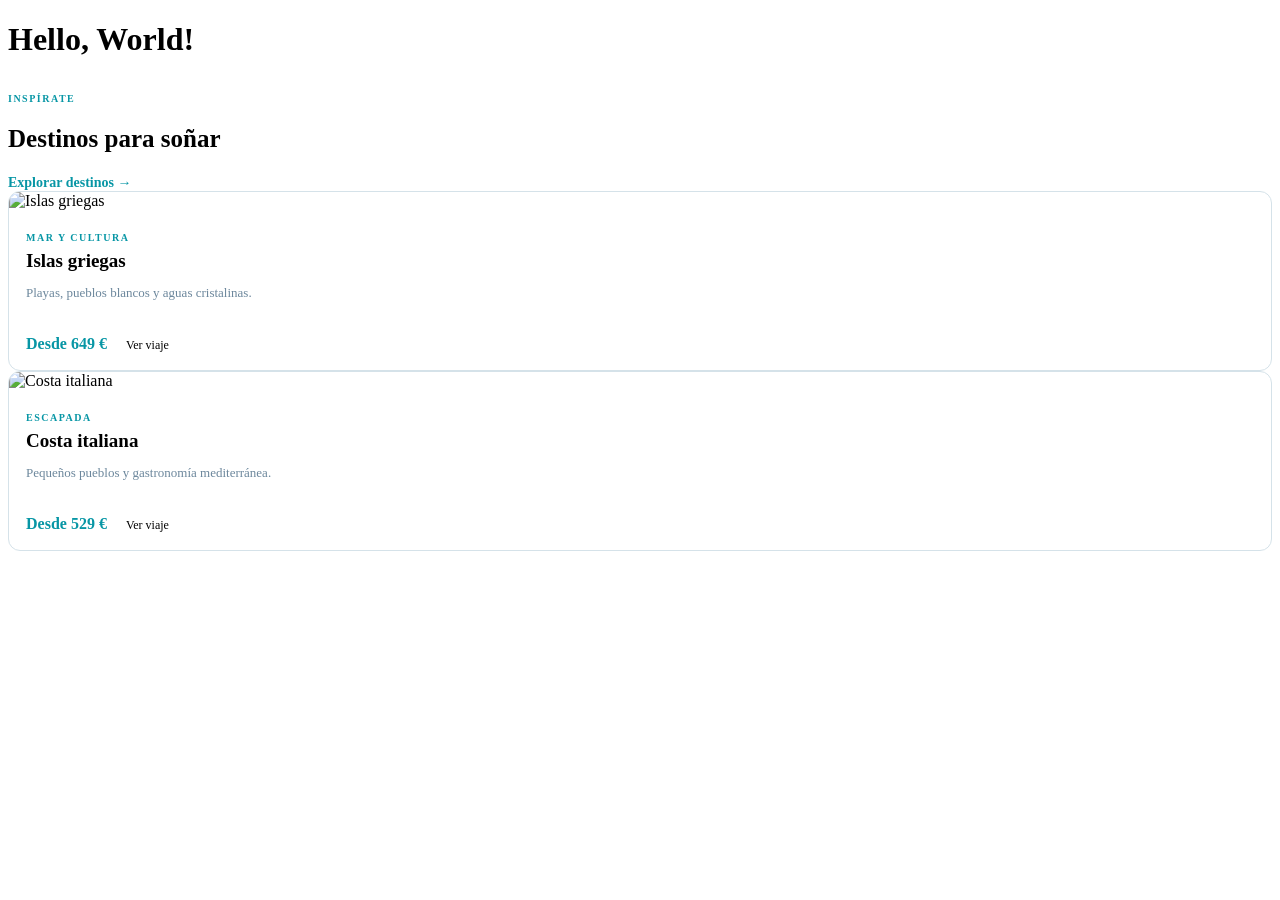
==== BOOTSTRAP/Reservas-travel/index.html @ 5e7a171a "Iniciando reservas" ====
<!DOCTYPE html>
<html lang="en">
<head>
    <meta charset="UTF-8">
    <meta name="viewport" content="width=device-width, initial-scale=1.0">
    <link rel="stylesheet" href="style.css">
    <title>Document</title>
</head>
<body>
    <h1>Hello, World!</h1>
     <!-- DESTINOS -->
                <section class="destinations-section px-4 px-lg-5">

                    <div class="d-flex flex-wrap justify-content-between align-items-center mb-3">

                        <div>

                            <p class="section-kicker mb-1">
                                INSPÍRATE
                            </p>

                            <h2 class="section-title mb-0">
                                Destinos para soñar
                            </h2>

                        </div>

                        <span class="see-all">
                            Explorar destinos →
                        </span>

                    </div>


                    <div class="row g-4">

                        <!-- GRECIA -->
                        <div class="col-md-4">

                            <article class="destination-card">

                                <img
                                    src="https://images.unsplash.com/photo-1533105079780-92b9be482077?auto=format&fit=crop&w=900&q=85"
                                    alt="Islas griegas">

                                <div class="destination-info">

                                    <span class="destination-type">
                                        MAR Y CULTURA
                                    </span>

                                    <h3>Islas griegas</h3>

                                    <p>
                                        Playas, pueblos blancos y aguas cristalinas.
                                    </p>

                                    <div class="d-flex justify-content-between align-items-center">

                                        <strong>Desde 649 €</strong>

                                        <span class="btn detail-btn">
                                            Ver viaje
                                        </span>

                                    </div>

                                </div>

                            </article>

                        </div>


                        <!-- ITALIA -->
                        <div class="col-md-4">

                            <article class="destination-card">

                                <img
                                    src="https://images.unsplash.com/photo-1516483638261-f4dbaf036963?auto=format&fit=crop&w=900&q=85"
                                    alt="Costa italiana">

                                <div class="destination-info">

                                    <span class="destination-type">
                                        ESCAPADA
                                    </span>

                                    <h3>Costa italiana</h3>

                                    <p>
                                        Pequeños pueblos y gastronomía mediterránea.
                                    </p>

                                    <div class="d-flex justify-content-between align-items-center">

                                        <strong>Desde 529 €</strong>

                                        <span class="btn detail-btn">
                                            Ver viaje
                                        </span>

                                    </div>

                                </div>

                            </article>

                        </div>
</body>
</html>
---- BOOTSTRAP/Reservas-travel/style.css ----
/* DESTINOS */

.destinations-section {
    padding-top: 3px;
    padding-bottom: 28px;
}

.section-kicker,
.destination-type {
    color: #0796a5;
    font-size: 10px;
    font-weight: bold;
    letter-spacing: 1.5px;
}

.section-title {
    font-size: 25px;
    font-weight: bold;
}

.see-all {
    color: #0796a5;
    font-size: 14px;
    font-weight: bold;
}

.destination-card {
    height: 100%;
    overflow: hidden;
    border: 1px solid #d5e2e9;
    border-radius: 12px;
    background-color: white;
}

.destination-card img {
    width: 100%;
    height: 185px;
    object-fit: cover;
}

.destination-info {
    padding: 17px;
}

.destination-info h3 {
    margin: 5px 0;
    font-size: 19px;
    font-weight: bold;
}

.destination-info p {
    min-height: 38px;
    margin-bottom: 12px;
    color: #6c879c;
    font-size: 13px;
}

.destination-info strong {
    color: #0796a5;
    font-size: 16px;
}

.detail-btn {
    padding: 7px 15px;
    font-size: 12px;
}






/* ADAPTACIÓN A MÓVILES */

@media (max-width: 767px) {

    .page-title {
        font-size: 27px;
    }

    .page-subtitle {
        font-size: 13px;
    }

    .palette {
        display: none !important;
    }

    .address-bar {
        width: 65%;
        font-size: 11px;
    }

    .browser-spacer {
        width: 0;
    }

    .site-nav {
        padding-top: 12px;
        padding-bottom: 12px;
    }

    .brand-name {
        font-size: 21px;
    }

    .nav-link {
        font-size: 13px;
    }

    .account-btn {
        padding: 7px 12px;
        font-size: 12px;
    }

    .hero-section {
        height: 340px;
    }

    .hero-content h2 {
        font-size: 34px;
    }

    .hero-description {
        font-size: 15px;
    }

    .hero-tag {
        display: none;
    }

    .search-panel {
        width: 95%;
        padding: 10px;
    }

    .search-field {
        padding: 9px 10px;
        border-right: 0;
        border-bottom: 1px solid #d5e2e9;
    }

    .field-value {
        font-size: 15px;
    }

    .search-action {
        padding: 12px 8px 4px;
    }

    .benefit-item {
        gap: 8px;
    }

    .benefit-icon {
        width: 36px;
        height: 36px;
        font-size: 17px;
    }

    .benefit-item h3 {
        font-size: 12px;
    }

    .benefit-item p {
        font-size: 11px;
    }

    .section-title {
        font-size: 22px;
    }

    .destination-card img {
        height: 190px;
    }

    .footer-links {
        gap: 12px;
    }

}
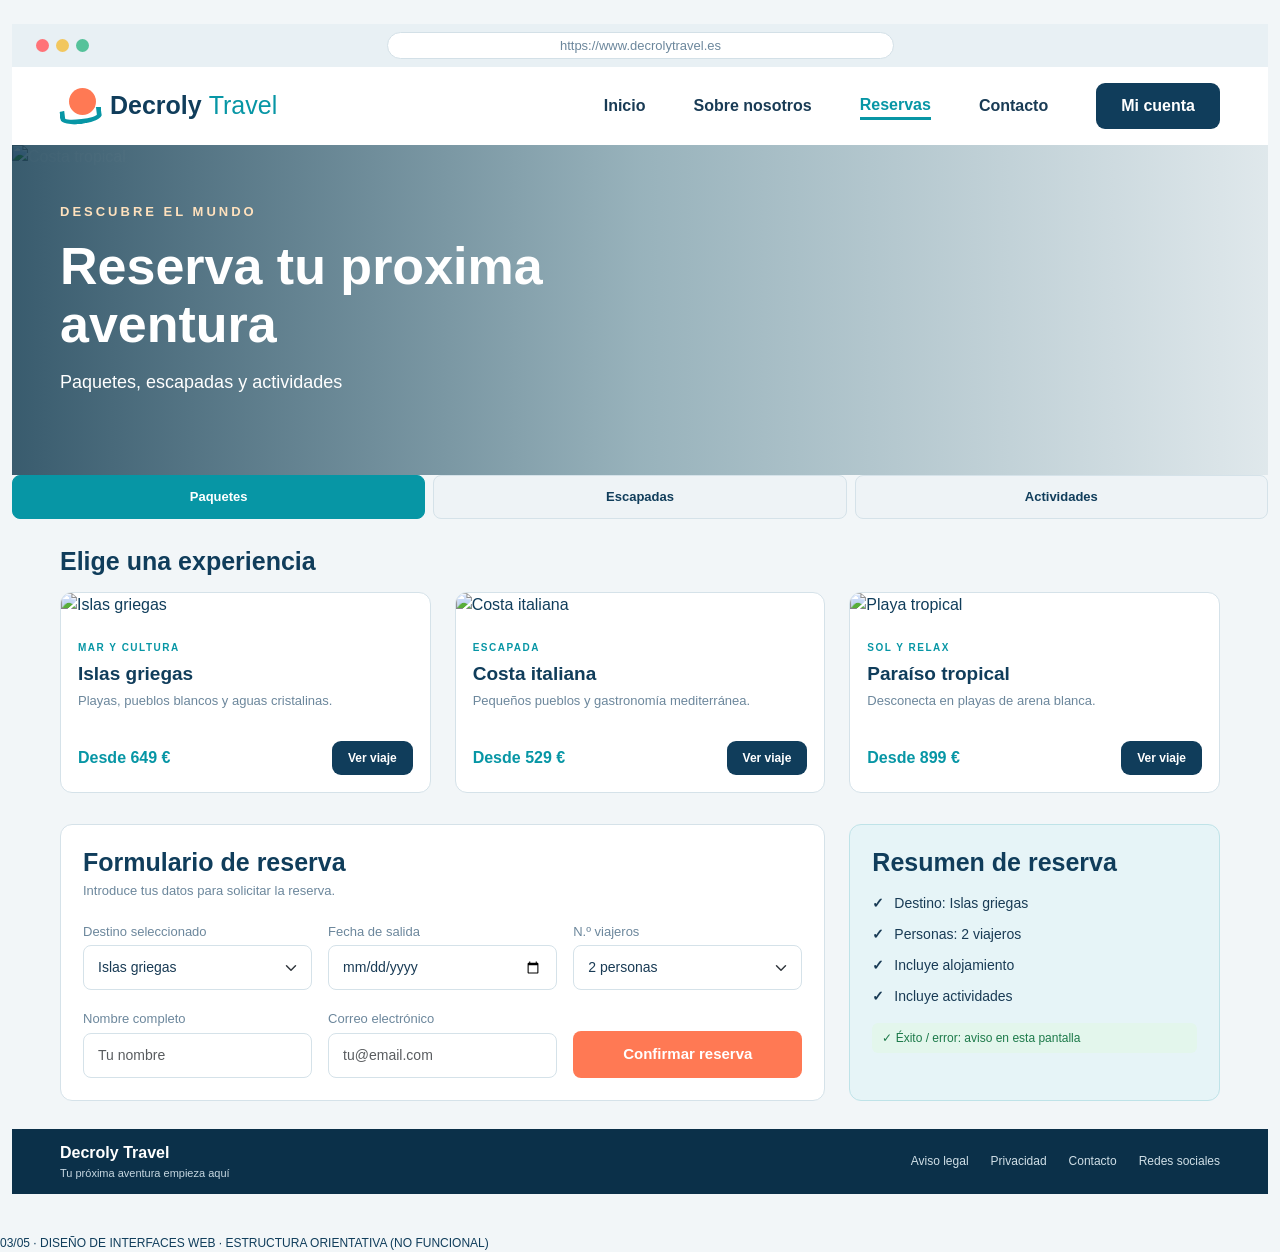
==== commit a11b86a0: "terminado" ====
--- a/BOOTSTRAP/Reservas-travel/index.html
+++ b/BOOTSTRAP/Reservas-travel/index.html
@@ -1,112 +1,377 @@
-<!DOCTYPE html>
-<html lang="en">
+<!doctype html>
+<html lang="es">
+
 <head>
     <meta charset="UTF-8">
     <meta name="viewport" content="width=device-width, initial-scale=1.0">
+
+    <title>Decroly Travel</title>
+
+    <!-- Bootstrap -->
+    <link href="https://cdn.jsdelivr.net/npm/bootstrap@5.3.3/dist/css/bootstrap.min.css" rel="stylesheet">
+
+    <!-- CSS propio -->
     <link rel="stylesheet" href="style.css">
-    <title>Document</title>
 </head>
+
 <body>
-    <h1>Hello, World!</h1>
-     <!-- DESTINOS -->
-                <section class="destinations-section px-4 px-lg-5">
-
-                    <div class="d-flex flex-wrap justify-content-between align-items-center mb-3">
-
-                        <div>
-
-                            <p class="section-kicker mb-1">
-                                INSPÍRATE
+
+    <div class="container-fluid page-shell py-4">
+
+        <!-- BARRA DEL NAVEGADOR -->
+        <div class="browser-bar d-flex align-items-center justify-content-between px-4">
+
+            <div class="browser-dots">
+                <i></i>
+                <i></i>
+                <i></i>
+            </div>
+
+            <div class="address-bar">
+                https://www.decrolytravel.es
+            </div>
+
+            <div class="browser-spacer"></div>
+
+        </div>
+
+
+        <!-- MENÚ DE NAVEGACIÓN -->
+        <nav class="navbar site-nav px-4 px-lg-5">
+
+            <a class="navbar-brand d-flex align-items-center gap-2" href="#">
+
+                <span class="brand-symbol"></span>
+
+                <span class="brand-name">
+                    Decroly <b>Travel</b>
+                </span>
+
+            </a>
+
+            <div class="ms-auto d-flex flex-wrap align-items-center gap-3 gap-lg-5">
+
+                <a class="nav-link">Inicio</a>
+                <a class="nav-link" href="#">Sobre nosotros</a>
+                <a class="nav-link active" href="#">Reservas</a>
+                <a class="nav-link" href="#">Contacto</a>
+
+                <span class="btn account-btn">Mi cuenta</span>
+
+            </div>
+
+        </nav>
+
+
+        <!-- IMAGEN PRINCIPAL -->
+        <section class="hero-section">
+
+            <img src="https://images.unsplash.com/photo-1500375592092-40eb2168fd21?auto=format&fit=crop&w=2000&q=85"
+                alt="Costa tropical" class="hero-image">
+
+            <div class="hero-shade"></div>
+
+            <div class="container-fluid hero-content px-4 px-lg-5">
+
+                <div class="col-lg-7">
+
+                    <p class="hero-kicker">
+                        DESCUBRE EL MUNDO
+                    </p>
+
+                    <h2>
+                        Reserva tu proxima aventura
+                    </h2>
+
+                    <p class="hero-description">
+                        Paquetes, escapadas y actividades
+                    </p>
+
+
+                </div>
+
+            </div>
+
+
+        </section>
+
+
+
+        <div class="tabs">
+            <button class="tab active" data-target="paquetes">Paquetes</button>
+            <button class="tab" data-target="escapadas">Escapadas</button>
+            <button class="tab" data-target="actividades">Actividades</button>
+        </div>
+
+        <div class="tab-panel active /* para darle el color principal (azul) */" id="paquetes">
+            <!-- cards de paquetes -->
+        </div>
+        <div class="tab-panel" id="escapadas">
+            <!-- cards de escapadas -->
+        </div>
+        <div class="tab-panel" id="actividades">
+            <!-- cards de actividades -->
+        </div>
+
+
+        <!-- DESTINOS -->
+        <section class="destinations-section px-4 px-lg-5">
+
+            <div class="d-flex flex-wrap justify-content-between align-items-center mb-3">
+
+                <div>
+                    <h2 class="section-title mb-0">
+                        Elige una experiencia
+                    </h2>
+
+                </div>
+
+            </div>
+
+
+            <div class="row g-4">
+
+                <!-- GRECIA -->
+                <div class="col-md-4">
+
+                    <article class="destination-card">
+
+                        <img src="https://images.unsplash.com/photo-1533105079780-92b9be482077?auto=format&fit=crop&w=900&q=85"
+                            alt="Islas griegas">
+
+                        <div class="destination-info">
+
+                            <span class="destination-type">
+                                MAR Y CULTURA
+                            </span>
+
+                            <h3>Islas griegas</h3>
+
+                            <p>
+                                Playas, pueblos blancos y aguas cristalinas.
                             </p>
 
-                            <h2 class="section-title mb-0">
-                                Destinos para soñar
-                            </h2>
+                            <div class="d-flex justify-content-between align-items-center">
+
+                                <strong>Desde 649 €</strong>
+
+                                <span class="btn detail-btn">
+                                    Ver viaje
+                                </span>
+
+                            </div>
 
                         </div>
 
-                        <span class="see-all">
-                            Explorar destinos →
-                        </span>
-
-                    </div>
-
-
-                    <div class="row g-4">
-
-                        <!-- GRECIA -->
-                        <div class="col-md-4">
-
-                            <article class="destination-card">
-
-                                <img
-                                    src="https://images.unsplash.com/photo-1533105079780-92b9be482077?auto=format&fit=crop&w=900&q=85"
-                                    alt="Islas griegas">
-
-                                <div class="destination-info">
-
-                                    <span class="destination-type">
-                                        MAR Y CULTURA
-                                    </span>
-
-                                    <h3>Islas griegas</h3>
-
-                                    <p>
-                                        Playas, pueblos blancos y aguas cristalinas.
-                                    </p>
-
-                                    <div class="d-flex justify-content-between align-items-center">
-
-                                        <strong>Desde 649 €</strong>
-
-                                        <span class="btn detail-btn">
-                                            Ver viaje
-                                        </span>
-
-                                    </div>
-
-                                </div>
-
-                            </article>
+                    </article>
+
+                </div>
+
+
+                <!-- ITALIA -->
+                <div class="col-md-4">
+
+                    <article class="destination-card">
+
+                        <img src="https://images.unsplash.com/photo-1516483638261-f4dbaf036963?auto=format&fit=crop&w=900&q=85"
+                            alt="Costa italiana">
+
+                        <div class="destination-info">
+
+                            <span class="destination-type">
+                                ESCAPADA
+                            </span>
+
+                            <h3>Costa italiana</h3>
+
+                            <p>
+                                Pequeños pueblos y gastronomía mediterránea.
+                            </p>
+
+                            <div class="d-flex justify-content-between align-items-center">
+
+                                <strong>Desde 529 €</strong>
+
+                                <span class="btn detail-btn">
+                                    Ver viaje
+                                </span>
+
+                            </div>
 
                         </div>
 
-
-                        <!-- ITALIA -->
-                        <div class="col-md-4">
-
-                            <article class="destination-card">
-
-                                <img
-                                    src="https://images.unsplash.com/photo-1516483638261-f4dbaf036963?auto=format&fit=crop&w=900&q=85"
-                                    alt="Costa italiana">
-
-                                <div class="destination-info">
-
-                                    <span class="destination-type">
-                                        ESCAPADA
-                                    </span>
-
-                                    <h3>Costa italiana</h3>
-
-                                    <p>
-                                        Pequeños pueblos y gastronomía mediterránea.
-                                    </p>
-
-                                    <div class="d-flex justify-content-between align-items-center">
-
-                                        <strong>Desde 529 €</strong>
-
-                                        <span class="btn detail-btn">
-                                            Ver viaje
-                                        </span>
-
-                                    </div>
-
-                                </div>
-
-                            </article>
+                    </article>
+
+                </div>
+
+
+                <!-- PARAÍSO TROPICAL -->
+                <div class="col-md-4">
+
+                    <article class="destination-card">
+
+                        <img src="https://images.unsplash.com/photo-1510414842594-a61c69b5ae57?auto=format&fit=crop&w=900&q=85"
+                            alt="Playa tropical">
+
+                        <div class="destination-info">
+
+                            <span class="destination-type">
+                                SOL Y RELAX
+                            </span>
+
+                            <h3>Paraíso tropical</h3>
+
+                            <p>
+                                Desconecta en playas de arena blanca.
+                            </p>
+
+                            <div class="d-flex justify-content-between align-items-center">
+
+                                <strong>Desde 899 €</strong>
+
+                                <span class="btn detail-btn">
+                                    Ver viaje
+                                </span>
+
+                            </div>
 
                         </div>
+
+                    </article>
+
+                </div>
+
+            </div>
+
+        </section>
+
+
+
+        <!-- FORMULARIO Y RESUMEN -->
+        <section class="booking-section px-4 px-lg-5">
+
+            <div class="row g-4">
+
+                <!-- FORMULARIO -->
+                <div class="col-lg-8">
+
+                    <form class="booking-form" id="bookingForm" novalidate>
+
+                        <h2 class="section-title mb-1">Formulario de reserva</h2>
+                        <p class="form-subtitle">Introduce tus datos para solicitar la reserva.</p>
+
+                        <div class="row g-3">
+
+                            <div class="col-md-4">
+                                <label class="form-label" for="destino">Destino seleccionado</label>
+                                <select class="form-select" id="destino">
+                                    <option value="Islas griegas">Islas griegas</option>
+                                    <option value="Costa italiana">Costa italiana</option>
+                                    <option value="Paraíso tropical">Paraíso tropical</option>
+                                </select>
+                            </div>
+
+                            <div class="col-md-4">
+                                <label class="form-label" for="fecha">Fecha de salida</label>
+                                <input type="date" class="form-control" id="fecha">
+                            </div>
+
+                            <div class="col-md-4">
+                                <label class="form-label" for="viajeros">N.º viajeros</label>
+                                <select class="form-select" id="viajeros">
+                                    <option value="1">1 persona</option>
+                                    <option value="2" selected>2 personas</option>
+                                    <option value="3">3 personas</option>
+                                    <option value="4">4 personas</option>
+                                    <option value="5">5 personas</option>
+                                    <option value="6">6 personas</option>
+                                </select>
+                            </div>
+
+                            <div class="col-md-4">
+                                <label class="form-label" for="nombre">Nombre completo</label>
+                                <input type="text" class="form-control" id="nombre" placeholder="Tu nombre">
+                            </div>
+
+                            <div class="col-md-4">
+                                <label class="form-label" for="email">Correo electrónico</label>
+                                <input type="email" class="form-control" id="email" placeholder="tu@email.com">
+                            </div>
+
+                            <div class="col-md-4 d-flex align-items-end">
+                                <button type="submit" class="confirm-btn w-100">Confirmar reserva</button>
+                            </div>
+
+                        </div>
+
+                        <div class="form-message" id="formMessage" role="alert"></div>
+
+                    </form>
+
+                </div>
+
+
+                <!-- RESUMEN -->
+                <div class="col-lg-4">
+
+                    <aside class="summary-card">
+
+                        <h2 class="section-title mb-3">Resumen de reserva</h2>
+
+                        <ul class="summary-list">
+                            <li>Destino: <span id="resumenDestino">Islas griegas</span></li>
+                            <li>Personas: <span id="resumenPersonas">2 viajeros</span></li>
+                            <li>Incluye alojamiento</li>
+                            <li>Incluye actividades</li>
+                        </ul>
+
+                        <p class="summary-note">✓ Éxito / error: aviso en esta pantalla</p>
+
+                    </aside>
+
+                </div>
+
+            </div>
+
+        </section>
+
+
+        <!-- PIE DE PÁGINA -->
+        <footer class="site-footer d-flex flex-wrap justify-content-between align-items-center gap-3 px-4 px-lg-5">
+
+            <div>
+
+                <strong>Decroly Travel</strong>
+
+                <small>
+                    Tu próxima aventura empieza aquí
+                </small>
+
+            </div>
+
+            <div class="footer-links">
+
+                <span>Aviso legal</span>
+                <span>Privacidad</span>
+                <span>Contacto</span>
+                <span>Redes sociales</span>
+
+            </div>
+
+        </footer>
+
+    </div>
+
+    <p class="page-note mt-3 mb-0">
+        03/05 · DISEÑO DE INTERFACES WEB · ESTRUCTURA ORIENTATIVA (NO FUNCIONAL)
+    </p>
+
+    </main>
+
+    </div>
+
+
+
 </body>
+
 </html>
--- a/BOOTSTRAP/Reservas-travel/style.css
+++ b/BOOTSTRAP/Reservas-travel/style.css
@@ -1,3 +1,298 @@
+/* ESTILOS GENERALES */
+
+body {
+    margin: 0;
+    background-color: #f2f6f8;
+    color: #103d5b;
+    font-family: Arial, sans-serif;
+}
+
+.page-shell {
+    max-width: 1700px;
+    margin: auto;
+}
+
+
+/* NAVEGADOR */
+
+.browser-frame {
+    background-color: white;
+    border: 2px solid #d5e2e9;
+    border-radius: 20px 20px 0 0;
+    overflow: hidden;
+}
+
+.browser-bar {
+    height: 43px;
+    background-color: #e8f0f4;
+}
+
+.browser-dots {
+    display: flex;
+    gap: 7px;
+}
+
+.browser-dots i {
+    width: 13px;
+    height: 13px;
+    border-radius: 50%;
+    background-color: #ff7378;
+}
+
+.browser-dots i:nth-child(2) {
+    background-color: #f2c75e;
+}
+
+.browser-dots i:nth-child(3) {
+    background-color: #55c29a;
+}
+
+.address-bar {
+    width: 42%;
+    max-width: 520px;
+    padding: 3px 12px;
+    border: 1px solid #d3e0e7;
+    border-radius: 20px;
+    background-color: white;
+    color: #6c879c;
+    text-align: center;
+    font-size: 13px;
+}
+
+.browser-spacer {
+    width: 52px;
+}
+
+
+/* MENÚ */
+
+.site-nav {
+    min-height: 78px;
+    background-color: white;
+}
+
+.brand-symbol {
+    width: 42px;
+    height: 36px;
+    position: relative;
+    display: inline-block;
+}
+
+.brand-symbol:before {
+    content: "";
+    position: absolute;
+    top: 0;
+    left: 9px;
+    width: 27px;
+    height: 27px;
+    border-radius: 50%;
+    background-color: #ff7954;
+}
+
+.brand-symbol:after {
+    content: "";
+    position: absolute;
+    bottom: 0;
+    left: 0;
+    width: 42px;
+    height: 15px;
+    border: 5px solid #0796a5;
+    border-top: 0;
+    border-radius: 0 0 50% 50%;
+    transform: rotate(-7deg);
+}
+
+.brand-name {
+    color: #103d5b;
+    font-size: 25px;
+    font-weight: bold;
+}
+
+.brand-name b {
+    color: #0796a5;
+    font-weight: normal;
+}
+
+.nav-link {
+    color: #193b55;
+    font-weight: bold;
+}
+
+.nav-link.active {
+    color: #0796a5;
+    border-bottom: 3px solid #0796a5;
+}
+
+.account-btn,
+.detail-btn {
+    background-color: #103d5b;
+    color: white;
+    border-radius: 9px;
+    padding: 10px 24px;
+    font-weight: bold;
+}
+
+
+/* IMAGEN PRINCIPAL */
+
+.hero-section {
+    height: 330px;
+    position: relative;
+    overflow: hidden;
+    display: flex;
+    align-items: center;
+    color: white;
+}
+
+.hero-image {
+    width: 100%;
+    height: 100%;
+    position: absolute;
+    object-fit: cover;
+}
+
+.hero-shade {
+    position: absolute;
+    top: 0;
+    left: 0;
+    width: 100%;
+    height: 100%;
+    background: linear-gradient(90deg, rgba(5,48,71,0.78), rgba(5,68,89,0.38), rgba(5,68,89,0.08));
+}
+
+.hero-content {
+    position: relative;
+    z-index: 1;
+    padding-top: 35px;
+    padding-bottom: 35px;
+}
+
+.hero-kicker {
+    color: #ffe1bd;
+    font-size: 13px;
+    font-weight: bold;
+    letter-spacing: 3px;
+}
+
+.hero-content h2 {
+    max-width: 720px;
+    font-size: 52px;
+    line-height: 1.12;
+    font-weight: bold;
+}
+
+.hero-description {
+    max-width: 540px;
+    margin: 16px 0 22px;
+    font-size: 18px;
+}
+
+.reserve-btn {
+    background-color: #ff7954;
+    color: white;
+    padding: 12px 28px;
+    border-radius: 9px;
+    font-size: 17px;
+    font-weight: bold;
+}
+
+.hero-tag {
+    position: absolute;
+    right: 4%;
+    bottom: 22px;
+    z-index: 1;
+    padding: 9px 16px;
+    border-radius: 25px;
+    background-color: white;
+    color: #103d5b;
+    font-size: 12px;
+    font-weight: bold;
+}
+
+
+/* BUSCADOR VISUAL */
+
+.search-panel {
+    position: relative;
+    z-index: 2;
+    width: 91%;
+    margin: -1px auto 0;
+    padding: 14px 18px;
+    border: 1px solid #bfd3df;
+    border-radius: 14px;
+    background-color: white;
+    box-shadow: 0 8px 24px rgba(16,61,91,0.08);
+}
+
+.search-field {
+    padding: 3px 22px;
+    border-right: 1px solid #d5e2e9;
+}
+
+.field-label {
+    color: #6c879c;
+    font-size: 12px;
+    font-weight: bold;
+}
+
+.field-value {
+    margin-top: 3px;
+    color: #193b55;
+    font-size: 17px;
+    font-weight: bold;
+}
+
+.search-action {
+    padding-left: 22px;
+}
+
+.search-btn {
+    padding: 12px;
+    border-radius: 8px;
+    background-color: #0796a5;
+    color: white;
+    font-weight: bold;
+}
+
+
+/* VENTAJAS */
+
+.benefits {
+    padding-top: 28px;
+    padding-bottom: 30px;
+}
+
+.benefit-item {
+    display: flex;
+    align-items: center;
+    gap: 13px;
+}
+
+.benefit-icon {
+    width: 47px;
+    height: 47px;
+    flex-shrink: 0;
+    display: flex;
+    align-items: center;
+    justify-content: center;
+    border-radius: 50%;
+    background-color: #e2f3f4;
+    color: #0796a5;
+    font-size: 23px;
+    font-weight: bold;
+}
+
+.benefit-item h3 {
+    margin: 0 0 4px;
+    font-size: 15px;
+    font-weight: bold;
+}
+
+.benefit-item p {
+    margin: 0;
+    color: #6c879c;
+    font-size: 13px;
+}
 
 
 /* DESTINOS */
@@ -68,8 +363,36 @@
 }
 
 
-
-
+/* PIE DE PÁGINA */
+
+.site-footer {
+    min-height: 65px;
+    background-color: #0b3049;
+    color: white;
+}
+
+.site-footer strong {
+    display: block;
+    font-size: 16px;
+}
+
+.site-footer small {
+    display: block;
+    color: #c6d7e1;
+    font-size: 11px;
+}
+
+.footer-links {
+    display: flex;
+    flex-wrap: wrap;
+    gap: 22px;
+    color: #d0dfe7;
+    font-size: 12px;
+}
+
+.page-note {
+    font-size: 12px;
+}
 
 
 /* ADAPTACIÓN A MÓVILES */
@@ -180,4 +503,165 @@
         gap: 12px;
     }
 
+}
+
+
+
+.tabs {
+    display: flex;
+    gap: 8px;
+}
+
+.tab {
+    flex: 1;                         /* los tres botones del mismo ancho */
+    padding: 11px 16px;
+    border: 1px solid #d5e2e9;
+    border-radius: 8px;
+    background-color: #eef3f6;
+    color: #103d5b;
+    font-family: Arial, sans-serif;
+    font-size: 13px;
+    font-weight: bold;
+    cursor: pointer;
+    transition: background-color 0.2s ease, color 0.2s ease;
+}
+
+.tab:hover {
+    background-color: #e1eaef;
+}
+
+.tab.active {
+    background-color: #0796a5;
+    border-color: #0796a5;
+    color: white;
+}
+
+/* Paneles de contenido */
+.tab-panel {
+    display: none;
+    margin-top: 24px;
+}
+
+.tab-panel.active {
+    display: block;
+}
+
+
+
+
+/* FORMULARIO Y RESUMEN */
+
+.booking-section {
+    padding-top: 3px;
+    padding-bottom: 28px;
+}
+
+.booking-form,
+.summary-card {
+    height: 100%;
+    padding: 22px;
+    border-radius: 12px;
+}
+
+.booking-form {
+    border: 1px solid #d5e2e9;
+    background-color: white;
+}
+
+.summary-card {
+    border: 1px solid #bfe3e8;
+    background-color: #e6f4f7;
+}
+
+.form-subtitle {
+    margin-bottom: 18px;
+    color: #6c879c;
+    font-size: 13px;
+}
+
+.booking-form .form-label {
+    margin-bottom: 4px;
+    color: #6c879c;
+    font-size: 13px;
+}
+
+.booking-form .form-control,
+.booking-form .form-select {
+    padding: 11px 14px;
+    border: 1px solid #d5e2e9;
+    border-radius: 8px;
+    color: #193b55;
+    font-size: 14px;
+}
+
+.booking-form .form-control:focus,
+.booking-form .form-select:focus {
+    border-color: #0796a5;
+    box-shadow: 0 0 0 3px rgba(7, 150, 165, 0.15);
+}
+
+.confirm-btn {
+    padding: 12px;
+    border: 0;
+    border-radius: 8px;
+    background-color: #ff7954;
+    color: white;
+    font-size: 15px;
+    font-weight: bold;
+    cursor: pointer;
+    transition: background-color 0.2s ease;
+}
+
+.confirm-btn:hover {
+    background-color: #f2663f;
+}
+
+/* Mensaje de éxito / error */
+.form-message {
+    display: none;
+    margin-top: 16px;
+    padding: 10px 14px;
+    border-radius: 8px;
+    font-size: 13px;
+    font-weight: bold;
+}
+
+.form-message.success {
+    display: block;
+    background-color: #e3f6ec;
+    color: #1d7a4a;
+}
+
+.form-message.error {
+    display: block;
+    background-color: #fde8e8;
+    color: #b42318;
+}
+
+/* Resumen */
+.summary-list {
+    margin: 0 0 16px;
+    padding: 0;
+    list-style: none;
+}
+
+.summary-list li {
+    margin-bottom: 10px;
+    color: #193b55;
+    font-size: 14px;
+}
+
+.summary-list li:before {
+    content: "✓";
+    margin-right: 10px;
+    font-weight: bold;
+}
+
+.summary-note {
+    margin: 0;
+    padding: 6px 10px;
+    border-radius: 6px;
+    background-color: #e3f6ec;
+    color: #1d7a4a;
+    font-size: 12px;
 }
